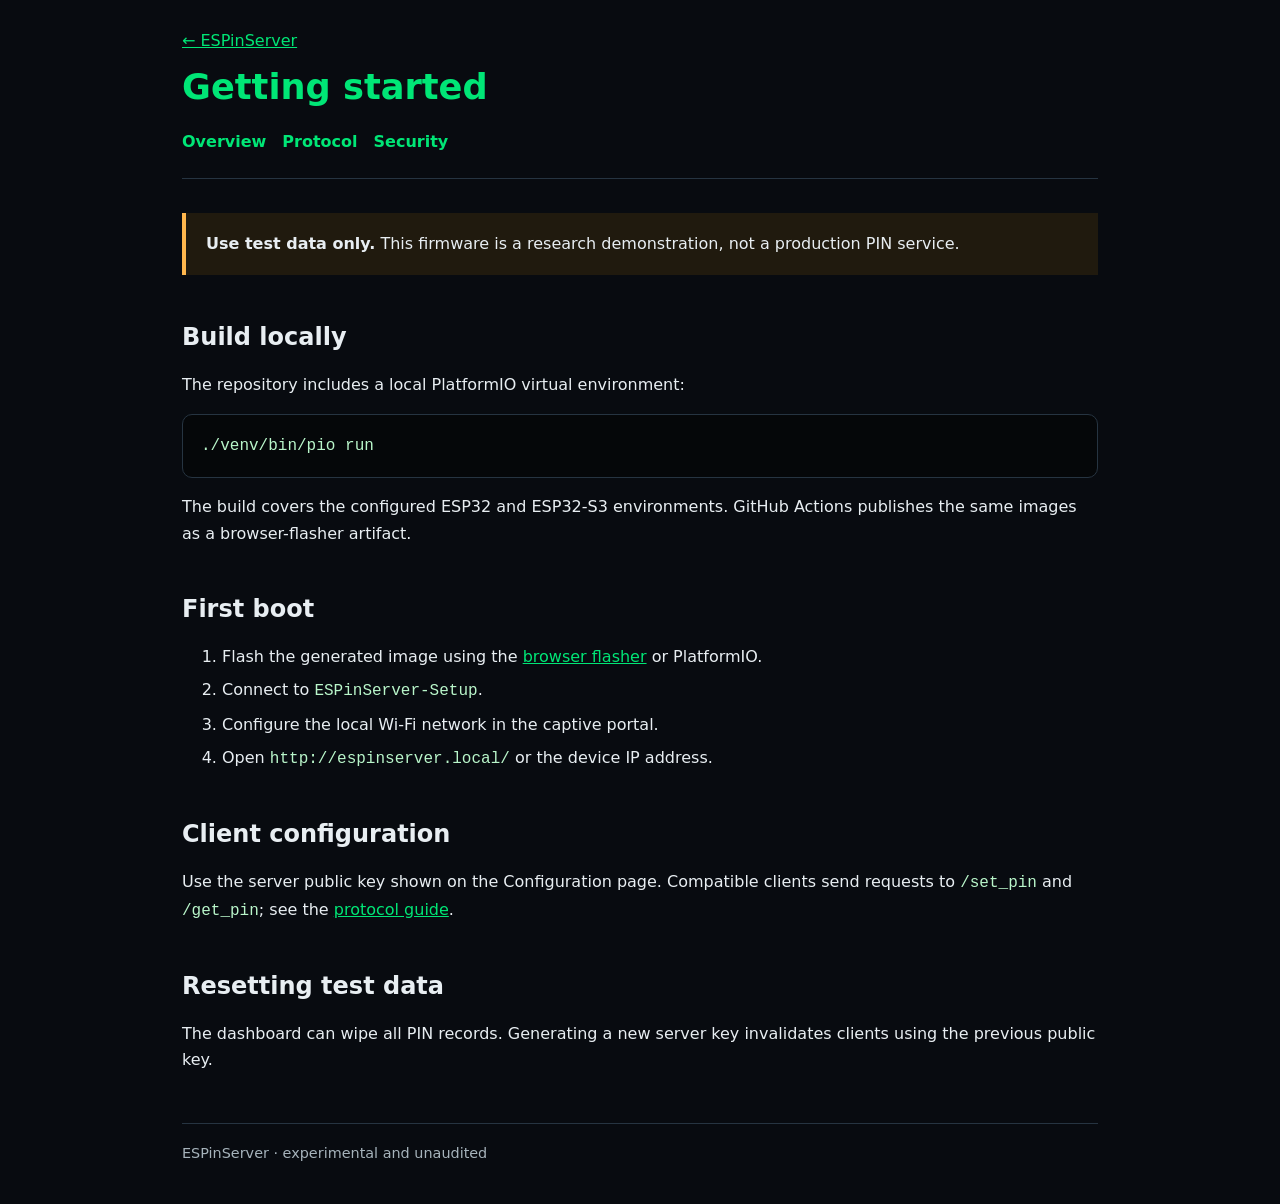
==== docs/getting-started.html @ be7bbc00 "initial release" ====
<!doctype html>
<html lang="en"><head><meta charset="utf-8"><meta name="viewport" content="width=device-width, initial-scale=1"><title>Getting started · ESPinServer</title><link rel="stylesheet" href="style.css"></head>
<body><header class="compact"><a href="index.html">← ESPinServer</a><h1>Getting started</h1><nav><a href="index.html">Overview</a><a href="protocol.html">Protocol</a><a href="security.html">Security</a></nav></header><main>
<div class="warning"><strong>Use test data only.</strong> This firmware is a research demonstration, not a production PIN service.</div><h2>Build locally</h2><p>The repository includes a local PlatformIO virtual environment:</p><pre><code>./venv/bin/pio run</code></pre><p>The build covers the configured ESP32 and ESP32-S3 environments. GitHub Actions publishes the same images as a browser-flasher artifact.</p>
<h2>First boot</h2><ol><li>Flash the generated image using the <a href="https://valerio-vaccaro.github.io/diyflasher/">browser flasher</a> or PlatformIO.</li><li>Connect to <code>ESPinServer-Setup</code>.</li><li>Configure the local Wi-Fi network in the captive portal.</li><li>Open <code>http://espinserver.local/</code> or the device IP address.</li></ol><h2>Client configuration</h2><p>Use the server public key shown on the Configuration page. Compatible clients send requests to <code>/set_pin</code> and <code>/get_pin</code>; see the <a href="protocol.html">protocol guide</a>.</p><h2>Resetting test data</h2><p>The dashboard can wipe all PIN records. Generating a new server key invalidates clients using the previous public key.</p></main><footer>ESPinServer · experimental and unaudited</footer></body></html>
---- docs/style.css ----
:root { color-scheme: dark; --bg:#080b10; --panel:#111820; --line:#263441; --text:#e8eef2; --muted:#a6b3bb; --accent:#00e676; --warn:#ffb74d; } * { box-sizing:border-box; } body { max-width:960px; margin:0 auto; padding:0 22px 42px; background:var(--bg); color:var(--text); font:16px/1.65 system-ui,-apple-system,Segoe UI,sans-serif; } a { color:var(--accent); } code,pre { font-family:ui-monospace,SFMono-Regular,Menlo,monospace; } code { color:#b9f6ca; } pre { overflow:auto; padding:18px; background:#050709; border:1px solid var(--line); border-radius:10px; } .hero { padding:72px 0 34px; border-bottom:1px solid var(--line); } .compact { padding:28px 0 22px; border-bottom:1px solid var(--line); } .hero h1,.compact h1 { margin:0; color:var(--accent); font-size:clamp(2.2rem,6vw,4.5rem); line-height:1.1; } .compact h1 { font-size:2.2rem; margin-top:14px; } .lead { max-width:650px; color:var(--muted); font-size:1.25rem; } .eyebrow { color:var(--warn); text-transform:uppercase; letter-spacing:.14em; font-size:.8rem; font-weight:700; } nav { display:flex; flex-wrap:wrap; gap:16px; margin-top:22px; } nav a { text-decoration:none; font-weight:700; } main { padding:34px 0; } section { margin:34px 0; } h2 { margin-top:2em; line-height:1.2; } .grid { display:grid; grid-template-columns:repeat(auto-fit,minmax(210px,1fr)); gap:16px; } .card { padding:22px; background:var(--panel); border:1px solid var(--line); border-radius:12px; text-decoration:none; } .card h2 { color:var(--accent); margin:0; } .card p { color:var(--muted); margin-bottom:0; } .warning { margin:0 0 28px; padding:18px 20px; border-left:4px solid var(--warn); background:#201a0e; } li { margin:7px 0; } table { width:100%; border-collapse:collapse; } th,td { padding:10px 12px; text-align:left; border:1px solid var(--line); } th { color:var(--accent); } footer { color:var(--muted); border-top:1px solid var(--line); padding-top:18px; font-size:.9rem; }
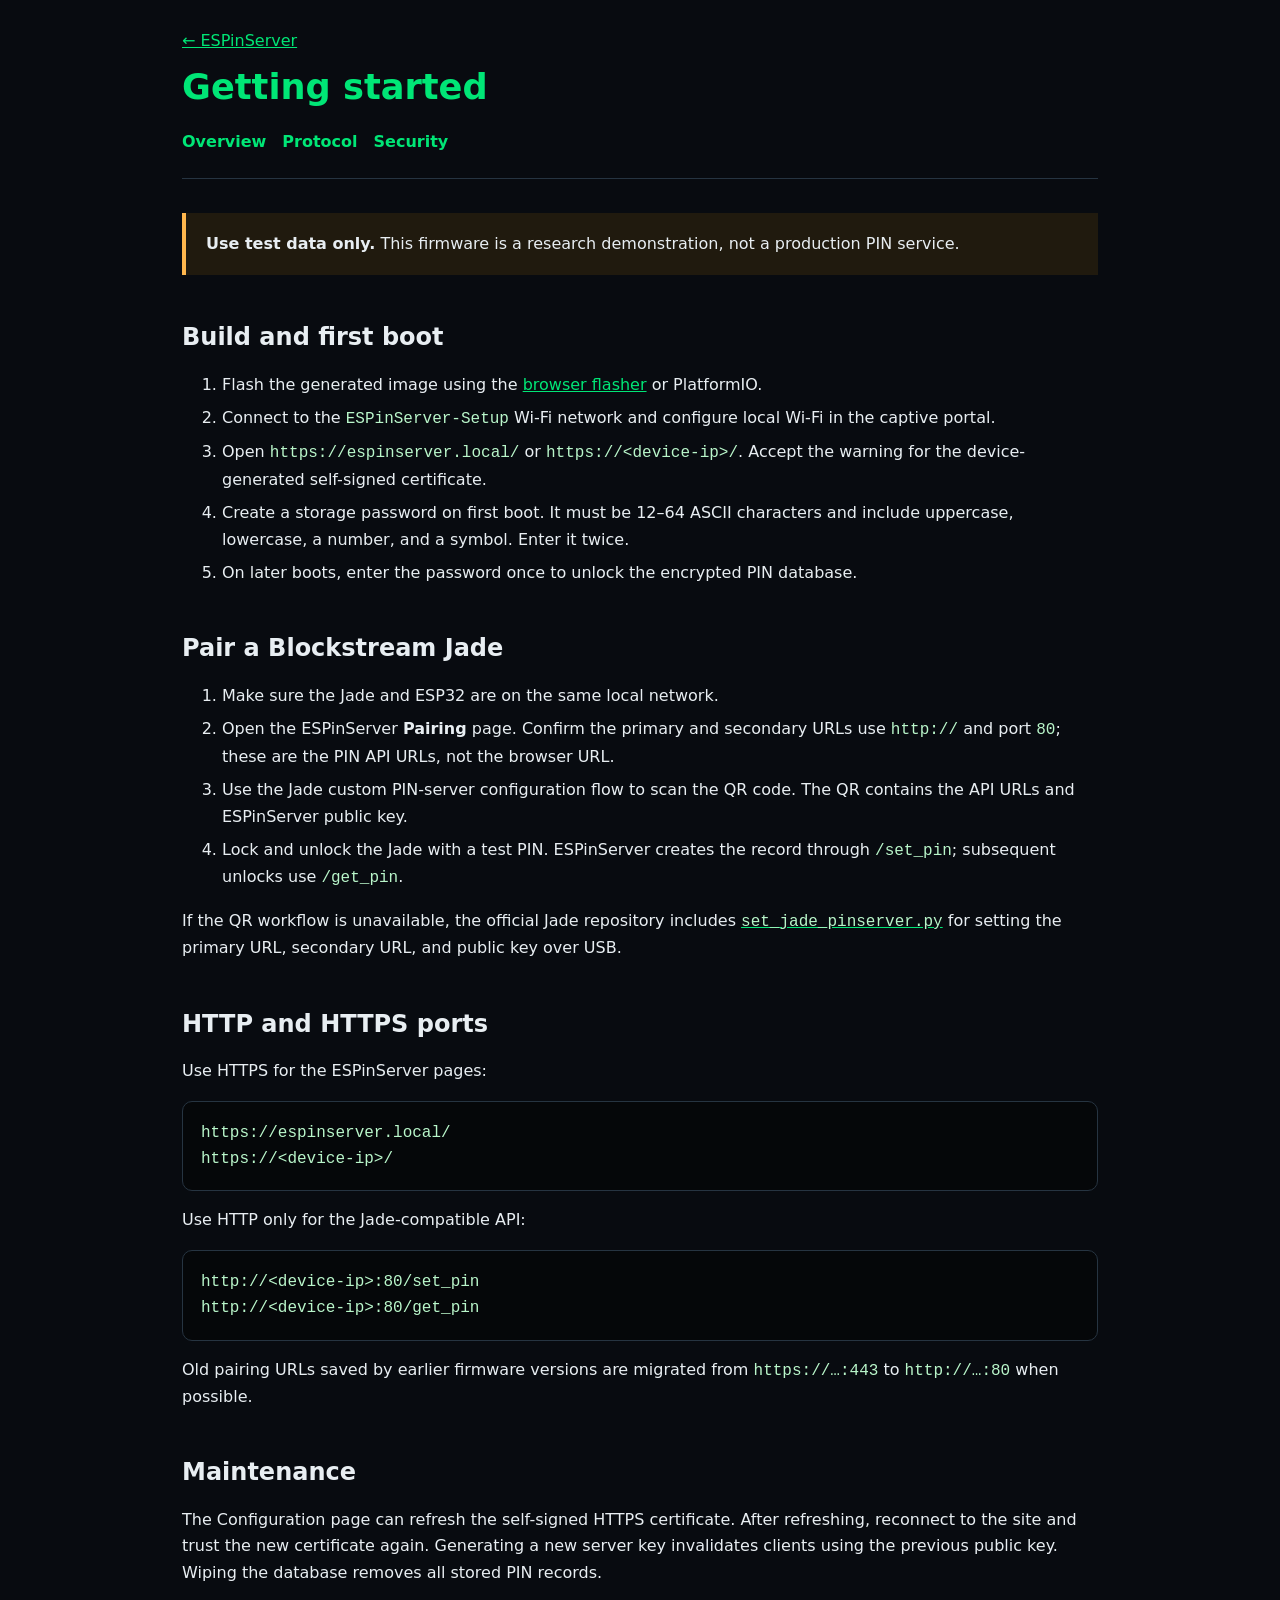
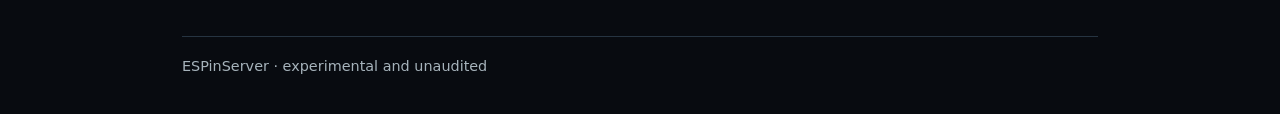
==== commit e9bd6117: "add images" ====
--- a/docs/getting-started.html
+++ b/docs/getting-started.html
@@ -1,5 +1,11 @@
 <!doctype html>
 <html lang="en"><head><meta charset="utf-8"><meta name="viewport" content="width=device-width, initial-scale=1"><title>Getting started · ESPinServer</title><link rel="stylesheet" href="style.css"></head>
 <body><header class="compact"><a href="index.html">← ESPinServer</a><h1>Getting started</h1><nav><a href="index.html">Overview</a><a href="protocol.html">Protocol</a><a href="security.html">Security</a></nav></header><main>
-<div class="warning"><strong>Use test data only.</strong> This firmware is a research demonstration, not a production PIN service.</div><h2>Build locally</h2><p>The repository includes a local PlatformIO virtual environment:</p><pre><code>./venv/bin/pio run</code></pre><p>The build covers the configured ESP32 and ESP32-S3 environments. GitHub Actions publishes the same images as a browser-flasher artifact.</p>
-<h2>First boot</h2><ol><li>Flash the generated image using the <a href="https://valerio-vaccaro.github.io/diyflasher/">browser flasher</a> or PlatformIO.</li><li>Connect to <code>ESPinServer-Setup</code>.</li><li>Configure the local Wi-Fi network in the captive portal.</li><li>Open <code>http://espinserver.local/</code> or the device IP address.</li></ol><h2>Client configuration</h2><p>Use the server public key shown on the Configuration page. Compatible clients send requests to <code>/set_pin</code> and <code>/get_pin</code>; see the <a href="protocol.html">protocol guide</a>.</p><h2>Resetting test data</h2><p>The dashboard can wipe all PIN records. Generating a new server key invalidates clients using the previous public key.</p></main><footer>ESPinServer · experimental and unaudited</footer></body></html>
+<div class="warning"><strong>Use test data only.</strong> This firmware is a research demonstration, not a production PIN service.</div>
+<h2>Build and first boot</h2><ol><li>Flash the generated image using the <a href="https://valerio-vaccaro.github.io/diyflasher/">browser flasher</a> or PlatformIO.</li><li>Connect to the <code>ESPinServer-Setup</code> Wi-Fi network and configure local Wi-Fi in the captive portal.</li><li>Open <code>https://espinserver.local/</code> or <code>https://&lt;device-ip&gt;/</code>. Accept the warning for the device-generated self-signed certificate.</li><li>Create a storage password on first boot. It must be 12–64 ASCII characters and include uppercase, lowercase, a number, and a symbol. Enter it twice.</li><li>On later boots, enter the password once to unlock the encrypted PIN database.</li></ol>
+<h2>Pair a Blockstream Jade</h2><ol><li>Make sure the Jade and ESP32 are on the same local network.</li><li>Open the ESPinServer <strong>Pairing</strong> page. Confirm the primary and secondary URLs use <code>http://</code> and port <code>80</code>; these are the PIN API URLs, not the browser URL.</li><li>Use the Jade custom PIN-server configuration flow to scan the QR code. The QR contains the API URLs and ESPinServer public key.</li><li>Lock and unlock the Jade with a test PIN. ESPinServer creates the record through <code>/set_pin</code>; subsequent unlocks use <code>/get_pin</code>.</li></ol><p>If the QR workflow is unavailable, the official Jade repository includes <a href="https://github.com/Blockstream/Jade/blob/master/set_jade_pinserver.py"><code>set_jade_pinserver.py</code></a> for setting the primary URL, secondary URL, and public key over USB.</p>
+<h2>HTTP and HTTPS ports</h2><p>Use HTTPS for the ESPinServer pages:</p><pre><code>https://espinserver.local/
+https://&lt;device-ip&gt;/</code></pre><p>Use HTTP only for the Jade-compatible API:</p><pre><code>http://&lt;device-ip&gt;:80/set_pin
+http://&lt;device-ip&gt;:80/get_pin</code></pre><p>Old pairing URLs saved by earlier firmware versions are migrated from <code>https://…:443</code> to <code>http://…:80</code> when possible.</p>
+<h2>Maintenance</h2><p>The Configuration page can refresh the self-signed HTTPS certificate. After refreshing, reconnect to the site and trust the new certificate again. Generating a new server key invalidates clients using the previous public key. Wiping the database removes all stored PIN records.</p>
+</main><footer>ESPinServer · experimental and unaudited</footer></body></html>
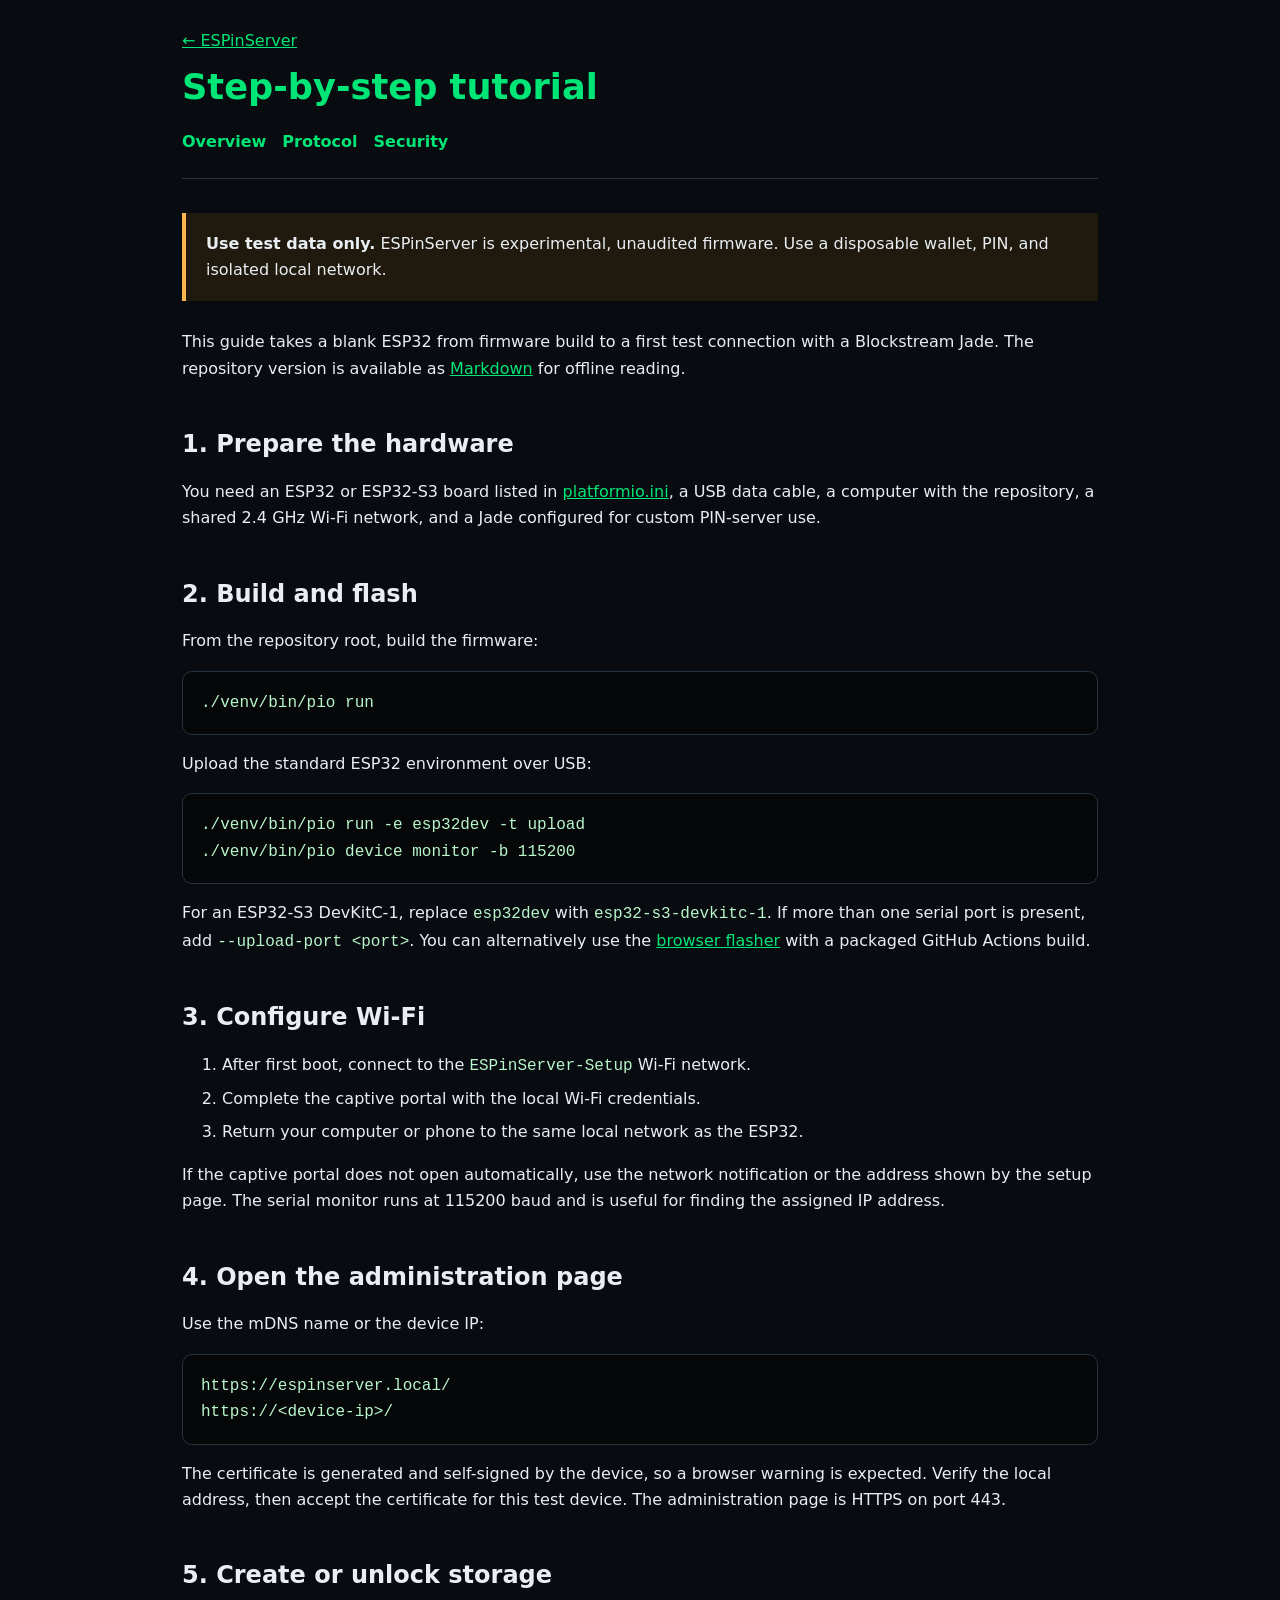
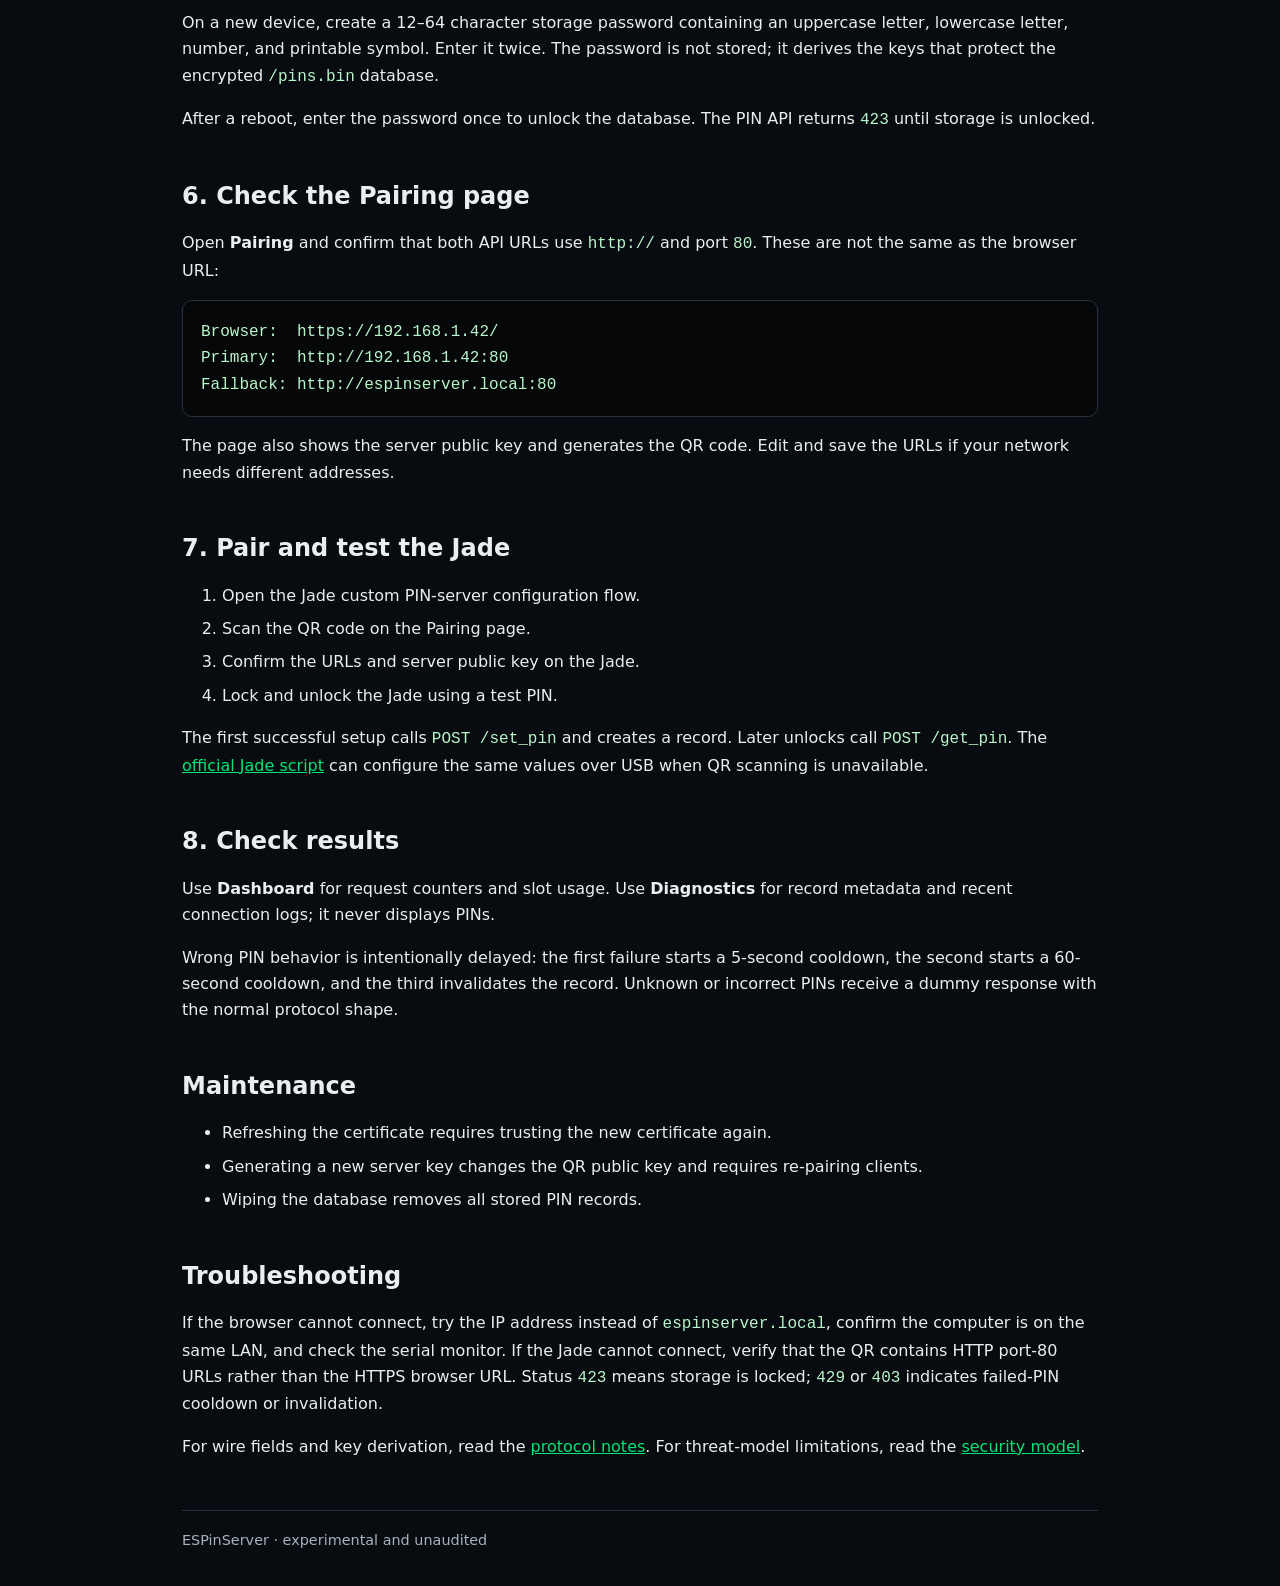
==== commit 8de71e8b: "update websiste and doc" ====
--- a/docs/getting-started.html
+++ b/docs/getting-started.html
@@ -1,11 +1,54 @@
 <!doctype html>
-<html lang="en"><head><meta charset="utf-8"><meta name="viewport" content="width=device-width, initial-scale=1"><title>Getting started · ESPinServer</title><link rel="stylesheet" href="style.css"></head>
-<body><header class="compact"><a href="index.html">← ESPinServer</a><h1>Getting started</h1><nav><a href="index.html">Overview</a><a href="protocol.html">Protocol</a><a href="security.html">Security</a></nav></header><main>
-<div class="warning"><strong>Use test data only.</strong> This firmware is a research demonstration, not a production PIN service.</div>
-<h2>Build and first boot</h2><ol><li>Flash the generated image using the <a href="https://valerio-vaccaro.github.io/diyflasher/">browser flasher</a> or PlatformIO.</li><li>Connect to the <code>ESPinServer-Setup</code> Wi-Fi network and configure local Wi-Fi in the captive portal.</li><li>Open <code>https://espinserver.local/</code> or <code>https://&lt;device-ip&gt;/</code>. Accept the warning for the device-generated self-signed certificate.</li><li>Create a storage password on first boot. It must be 12–64 ASCII characters and include uppercase, lowercase, a number, and a symbol. Enter it twice.</li><li>On later boots, enter the password once to unlock the encrypted PIN database.</li></ol>
-<h2>Pair a Blockstream Jade</h2><ol><li>Make sure the Jade and ESP32 are on the same local network.</li><li>Open the ESPinServer <strong>Pairing</strong> page. Confirm the primary and secondary URLs use <code>http://</code> and port <code>80</code>; these are the PIN API URLs, not the browser URL.</li><li>Use the Jade custom PIN-server configuration flow to scan the QR code. The QR contains the API URLs and ESPinServer public key.</li><li>Lock and unlock the Jade with a test PIN. ESPinServer creates the record through <code>/set_pin</code>; subsequent unlocks use <code>/get_pin</code>.</li></ol><p>If the QR workflow is unavailable, the official Jade repository includes <a href="https://github.com/Blockstream/Jade/blob/master/set_jade_pinserver.py"><code>set_jade_pinserver.py</code></a> for setting the primary URL, secondary URL, and public key over USB.</p>
-<h2>HTTP and HTTPS ports</h2><p>Use HTTPS for the ESPinServer pages:</p><pre><code>https://espinserver.local/
-https://&lt;device-ip&gt;/</code></pre><p>Use HTTP only for the Jade-compatible API:</p><pre><code>http://&lt;device-ip&gt;:80/set_pin
-http://&lt;device-ip&gt;:80/get_pin</code></pre><p>Old pairing URLs saved by earlier firmware versions are migrated from <code>https://…:443</code> to <code>http://…:80</code> when possible.</p>
-<h2>Maintenance</h2><p>The Configuration page can refresh the self-signed HTTPS certificate. After refreshing, reconnect to the site and trust the new certificate again. Generating a new server key invalidates clients using the previous public key. Wiping the database removes all stored PIN records.</p>
+<html lang="en"><head><meta charset="utf-8"><meta name="viewport" content="width=device-width, initial-scale=1"><title>Step-by-step tutorial · ESPinServer</title><link rel="stylesheet" href="style.css"></head>
+<body><header class="compact"><a href="index.html">← ESPinServer</a><h1>Step-by-step tutorial</h1><nav><a href="index.html">Overview</a><a href="protocol.html">Protocol</a><a href="security.html">Security</a></nav></header><main>
+<div class="warning"><strong>Use test data only.</strong> ESPinServer is experimental, unaudited firmware. Use a disposable wallet, PIN, and isolated local network.</div>
+<p>This guide takes a blank ESP32 from firmware build to a first test connection with a Blockstream Jade. The repository version is available as <a href="TUTORIAL.md">Markdown</a> for offline reading.</p>
+
+<h2>1. Prepare the hardware</h2>
+<p>You need an ESP32 or ESP32-S3 board listed in <a href="https://github.com/valerio-vaccaro/ESPinServer/blob/main/platformio.ini">platformio.ini</a>, a USB data cable, a computer with the repository, a shared 2.4 GHz Wi-Fi network, and a Jade configured for custom PIN-server use.</p>
+
+<h2>2. Build and flash</h2>
+<p>From the repository root, build the firmware:</p>
+<pre><code>./venv/bin/pio run</code></pre>
+<p>Upload the standard ESP32 environment over USB:</p>
+<pre><code>./venv/bin/pio run -e esp32dev -t upload
+./venv/bin/pio device monitor -b 115200</code></pre>
+<p>For an ESP32-S3 DevKitC-1, replace <code>esp32dev</code> with <code>esp32-s3-devkitc-1</code>. If more than one serial port is present, add <code>--upload-port &lt;port&gt;</code>. You can alternatively use the <a href="https://valerio-vaccaro.github.io/diyflasher/">browser flasher</a> with a packaged GitHub Actions build.</p>
+
+<h2>3. Configure Wi-Fi</h2>
+<ol><li>After first boot, connect to the <code>ESPinServer-Setup</code> Wi-Fi network.</li><li>Complete the captive portal with the local Wi-Fi credentials.</li><li>Return your computer or phone to the same local network as the ESP32.</li></ol>
+<p>If the captive portal does not open automatically, use the network notification or the address shown by the setup page. The serial monitor runs at 115200 baud and is useful for finding the assigned IP address.</p>
+
+<h2>4. Open the administration page</h2>
+<p>Use the mDNS name or the device IP:</p>
+<pre><code>https://espinserver.local/
+https://&lt;device-ip&gt;/</code></pre>
+<p>The certificate is generated and self-signed by the device, so a browser warning is expected. Verify the local address, then accept the certificate for this test device. The administration page is HTTPS on port 443.</p>
+
+<h2>5. Create or unlock storage</h2>
+<p>On a new device, create a 12–64 character storage password containing an uppercase letter, lowercase letter, number, and printable symbol. Enter it twice. The password is not stored; it derives the keys that protect the encrypted <code>/pins.bin</code> database.</p>
+<p>After a reboot, enter the password once to unlock the database. The PIN API returns <code>423</code> until storage is unlocked.</p>
+
+<h2>6. Check the Pairing page</h2>
+<p>Open <strong>Pairing</strong> and confirm that both API URLs use <code>http://</code> and port <code>80</code>. These are not the same as the browser URL:</p>
+<pre><code>Browser:  https://192.168.1.42/
+Primary:  http://192.168.1.42:80
+Fallback: http://espinserver.local:80</code></pre>
+<p>The page also shows the server public key and generates the QR code. Edit and save the URLs if your network needs different addresses.</p>
+
+<h2>7. Pair and test the Jade</h2>
+<ol><li>Open the Jade custom PIN-server configuration flow.</li><li>Scan the QR code on the Pairing page.</li><li>Confirm the URLs and server public key on the Jade.</li><li>Lock and unlock the Jade using a test PIN.</li></ol>
+<p>The first successful setup calls <code>POST /set_pin</code> and creates a record. Later unlocks call <code>POST /get_pin</code>. The <a href="https://github.com/Blockstream/Jade/blob/master/set_jade_pinserver.py">official Jade script</a> can configure the same values over USB when QR scanning is unavailable.</p>
+
+<h2>8. Check results</h2>
+<p>Use <strong>Dashboard</strong> for request counters and slot usage. Use <strong>Diagnostics</strong> for record metadata and recent connection logs; it never displays PINs.</p>
+<p>Wrong PIN behavior is intentionally delayed: the first failure starts a 5-second cooldown, the second starts a 60-second cooldown, and the third invalidates the record. Unknown or incorrect PINs receive a dummy response with the normal protocol shape.</p>
+
+<h2>Maintenance</h2>
+<ul><li>Refreshing the certificate requires trusting the new certificate again.</li><li>Generating a new server key changes the QR public key and requires re-pairing clients.</li><li>Wiping the database removes all stored PIN records.</li></ul>
+
+<h2>Troubleshooting</h2>
+<p>If the browser cannot connect, try the IP address instead of <code>espinserver.local</code>, confirm the computer is on the same LAN, and check the serial monitor. If the Jade cannot connect, verify that the QR contains HTTP port-80 URLs rather than the HTTPS browser URL. Status <code>423</code> means storage is locked; <code>429</code> or <code>403</code> indicates failed-PIN cooldown or invalidation.</p>
+
+<p>For wire fields and key derivation, read the <a href="PINSERVER_PROTOCOL.md">protocol notes</a>. For threat-model limitations, read the <a href="security.html">security model</a>.</p>
 </main><footer>ESPinServer · experimental and unaudited</footer></body></html>
